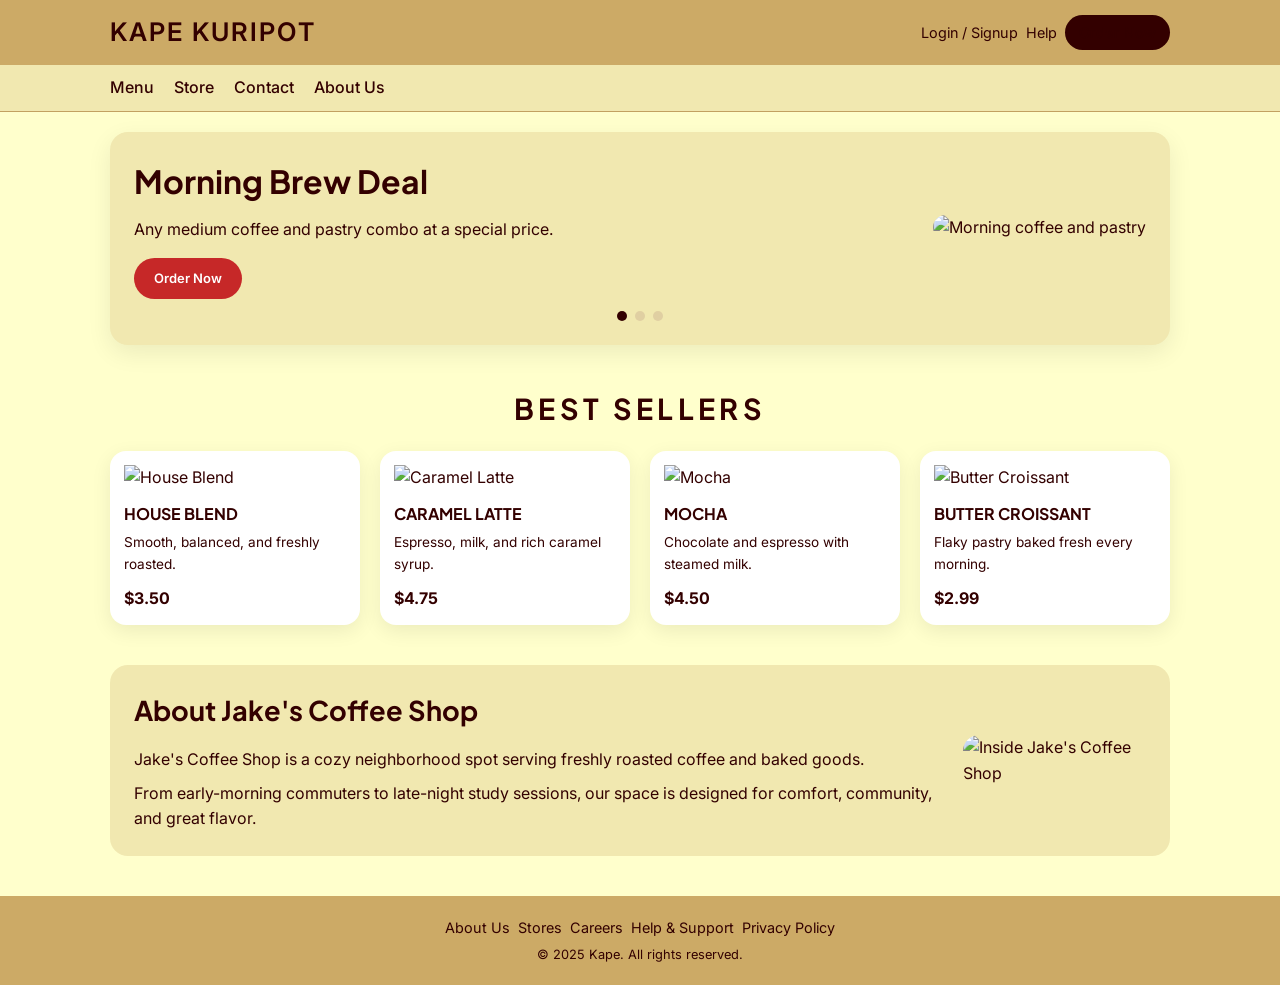
==== index.html @ 104eb825 "Initial commit" ====
<!DOCTYPE html>
<html lang="en">
<head>
    <meta charset="UTF-8">
    <meta name="viewport" content="width=device-width, initial-scale=1.0">
    <title>Kape Kuripot</title>
    <link rel="stylesheet" href="styles.css">
    <link rel="preconnect" href="https://fonts.googleapis.com">
    <link rel="preconnect" href="https://fonts.gstatic.com" crossorigin>
    <link href="https://fonts.googleapis.com/css2?family=Inter:wght@100..900&family=Plus+Jakarta+Sans:wght@200..800&display=swap" rel="stylesheet">

<body>
</head>
<body>
    <!-- HEADER -->
    <header class="site-header">
        <div class="top-bar">
            <div class="logo-area">
                <!-- Make logo clickable to go back to index -->
                <a href="index.html" class="logo-link">
                    <span class="logo-text">Kape Kuripot</span>
                </a>
            </div>
            <div class="top-links">
                <a href="login.html">Login / Signup</a>
                <a href="#">Help</a>
                <a href="#" class="btn-order">Order Now</a>
            </div>
        </div>

        <nav class="main-nav">
            <ul>
                <li><a href="menu.html">Menu</a></li>
                <li><a href="store.html">Store</a></li>
                <li><a href="contact.html">Contact</a></li>
                <li><a href="about.html">About Us</a></li>
            </ul>
        </nav>
    </header>

    <!-- MAIN CONTENT -->
    <main>
        <!-- CAROUSEL PROMO -->
        <section class="promo-carousel">
            <div class="carousel-track">
                <article class="promo-slide active">
                    <div class="promo-text">
                        <h2>Morning Brew Deal</h2>
                        <p>Any medium coffee and pastry combo at a special price.</p>
                        <a href="#" class="btn-primary">Order Now</a>
                    </div>
                    <div class="promo-image">
                        <img src="promo1.jpg" alt="Morning coffee and pastry">
                    </div>
                </article>

                <article class="promo-slide">
                    <div class="promo-text">
                        <h2>New Iced Lattes</h2>
                        <p>Cool caramel and vanilla lattes for hot days.</p>
                        <a href="#" class="btn-primary">Try Today</a>
                    </div>
                    <div class="promo-image">
                        <img src="promo2.jpg" alt="Iced latte drinks">
                    </div>
                </article>

                <article class="promo-slide">
                    <div class="promo-text">
                        <h2>Rewards Program</h2>
                        <p>Earn points for every cup and redeem for free drinks.</p>
                        <a href="#" class="btn-primary">Join Free</a>
                    </div>
                    <div class="promo-image">
                        <img src="promo3.jpg" alt="Rewards card">
                    </div>
                </article>
            </div>

            <div class="carousel-dots">
                <button class="dot active" data-index="0" title="Slide 1" aria-label="Go to slide 1"></button>
                <button class="dot" data-index="1" title="Slide 2" aria-label="Go to slide 2"></button>
                <button class="dot" data-index="2" title="Slide 3" aria-label="Go to slide 3"></button>
            </div>
        </section>

        <!-- BEST SELLER GRID -->
        <section class="best-sellers">
            <div class="section-header">
                <h2>Best Sellers</h2>
            </div>

            <div class="product-grid">
                <article class="product-card">
                    <img src="best1.jpg" alt="House Blend">
                    <h3>House Blend</h3>
                    <p>Smooth, balanced, and freshly roasted.</p>
                    <span class="price">$3.50</span>
                </article>

                <article class="product-card">
                    <img src="best2.jpg" alt="Caramel Latte">
                    <h3>Caramel Latte</h3>
                    <p>Espresso, milk, and rich caramel syrup.</p>
                    <span class="price">$4.75</span>
                </article>

                <article class="product-card">
                    <img src="best3.jpg" alt="Mocha">
                    <h3>Mocha</h3>
                    <p>Chocolate and espresso with steamed milk.</p>
                    <span class="price">$4.50</span>
                </article>

                <article class="product-card">
                    <img src="best4.jpg" alt="Butter Croissant">
                    <h3>Butter Croissant</h3>
                    <p>Flaky pastry baked fresh every morning.</p>
                    <span class="price">$2.99</span>
                </article>
            </div>
        </section>

        <!-- ABOUT SECTION -->
        <section class="about-section">
            <div class="about-inner">
                <div class="about-text">
                    <h2>About Jake's Coffee Shop</h2>
                    <p>Jake's Coffee Shop is a cozy neighborhood spot serving freshly roasted coffee and baked goods.</p>
                    <p>From early-morning commuters to late-night study sessions, our space is designed for comfort, community, and great flavor.</p>
                </div>
                <div class="about-image">
                    <img src="about.jpg" alt="Inside Jake's Coffee Shop">
                </div>
            </div>
        </section>
    </main>

    <!-- FOOTER -->
    <footer class="site-footer">
        <div class="footer-links">
            <a href="#">About Us</a>
            <a href="#">Stores</a>
            <a href="#">Careers</a>
            <a href="#">Help &amp; Support</a>
            <a href="#">Privacy Policy</a>
        </div>
        <p class="footer-copy">&copy; 2025 Kape. All rights reserved.</p>
    </footer>

    <script src="script.js"></script>
</body>
</html>
---- styles.css ----
/* GLOBAL */
* {
    margin: 0;
    padding: 0;
    box-sizing: border-box;
    font-family: "Inter", "Plus Jakarta Sans", sans-serif;
}

body {
    background-color: #ffffcc;
    color: #330000;
    line-height: 1.6;
}

/* HEADINGS */
h1, h2, h3, h4, h5, h6 {
    font-family: "Plus Jakarta Sans", sans-serif;
}

img {
    max-width: 100%;
    display: block;
}

/* LAYOUT WRAPPERS */
.site-header,
main,
.site-footer {
    width: 100%;
}

/* HEADER */
.site-header {
    background-color: #ccaa66;
    border-bottom: 1px solid rgba(0,0,0,0.05);
}

.top-bar {
    max-width: 1100px;
    margin: 0 auto;
    padding: 12px 20px;
    display: flex;
    justify-content: space-between;
    align-items: center;
    flex-wrap: wrap;
}

.logo-text {
    font-size: 1.6rem;
    font-weight: 600;
    letter-spacing: 0.08em;
    text-transform: uppercase;
}

.logo-link,
.top-links a {
    text-decoration: none;
    color: #330000;
}

.top-links {
    display: flex;
    align-items: center;
    gap: 8px;
    font-size: 0.9rem;
}

.btn-order {
    padding: 6px 14px;
    border-radius: 999px;
    background-color: #330000;
    color: #fff;
    font-weight: 600;
}

/* NAVIGATION */
.main-nav {
    background-color: #f1e8b0;
}

.main-nav ul {
    max-width: 1100px;
    margin: 0 auto;
    padding: 10px 20px;
    list-style: none;
    display: flex;
    gap: 20px;
}

.main-nav a {
    text-decoration: none;
    color: #330000;
    font-weight: 500;
    padding-bottom: 4px;
}

.main-nav a.active {
    border-bottom: 2px solid #330000;
}

/* MAIN WRAPPER */
main {
    max-width: 1100px;
    margin: 20px auto 40px;
    padding: 0 20px;
}

/* PROMO CAROUSEL */
.promo-carousel {
    background-color: #f1e8b0;
    border-radius: 18px;
    padding: 24px;
    margin-bottom: 40px;
    box-shadow: 0 8px 25px rgba(0,0,0,0.08);
}

.carousel-track {
    display: flex;
    overflow: hidden;
    position: relative;
}

.promo-slide {
    min-width: 100%;
    display: flex;
    align-items: center;
    justify-content: space-between;
    gap: 30px;
    opacity: 0;
    transform: translateX(100%);
    transition: opacity 0.5s ease, transform 0.5s ease;
}

.promo-slide.active {
    opacity: 1;
    transform: translateX(0);
}

.promo-text h2 {
    font-size: 2rem;
    margin-bottom: 10px;
}

.promo-text p {
    margin-bottom: 16px;
}

.btn-primary {
    display: inline-block;
    padding: 10px 22px;
    border-radius: 999px;
    background-color: #330000;
    color: #fff;
    text-decoration: none;
    font-weight: 600;
    font-size: 0.95rem;
}

.promo-image img {
    border-radius: 16px;
}

.carousel-dots {
    display: flex;
    justify-content: center;
    gap: 8px;
    margin-top: 12px;
}

.carousel-dots .dot {
    width: 10px;
    height: 10px;
    border-radius: 50%;
    border: none;
    background-color: #e0cfa2;
    cursor: pointer;
}

.carousel-dots .dot.active {
    background-color: #330000;
}

/* BEST SELLERS */
.best-sellers {
    margin-bottom: 40px;
}

.section-header h2 {
    text-align: center;
    font-size: 1.8rem;
    text-transform: uppercase;
    letter-spacing: 0.15em;
    margin-bottom: 20px;
}

.product-grid {
    display: grid;
    grid-template-columns: repeat(4, 1fr);
    gap: 20px;
}

.product-card {
    background-color: #fff;
    border-radius: 16px;
    padding: 14px;
    box-shadow: 0 6px 20px rgba(0,0,0,0.08);
}

.product-card h3 {
    margin-top: 10px;
    font-size: 1rem;
    text-transform: uppercase;
}

.product-card p {
    font-size: 0.85rem;
    margin: 6px 0 10px;
}

.price {
    font-weight: 700;
}

/* ABOUT SECTION */
.about-section {
    background-color: #f1e8b0;
    border-radius: 18px;
    padding: 24px;
}

.about-inner {
    display: flex;
    gap: 30px;
    align-items: center;
}

.about-text h2 {
    font-size: 1.7rem;
    margin-bottom: 14px;
}

.about-text p + p {
    margin-top: 8px;
}

.about-image img {
    border-radius: 16px;
}

/* MENU PAGE LAYOUT */
.menu-layout {
    display: flex;
    max-width: 1200px;
    margin: 40px auto;
    gap: 30px;
    padding: 0 20px;
}

/* LEFT CATEGORIES */
.menu-categories {
    width: 220px;
}

.menu-categories h3 {
    margin-bottom: 15px;
    font-size: 18px;
}

.menu-categories ul {
    list-style: none;
    padding: 0;
    margin: 0;
}

.menu-categories li {
    padding: 12px 10px;
    border-radius: 8px;
    cursor: pointer;
    margin-bottom: 6px;
    background: #f3f3f3;
    font-size: 14px;
    transition: background-color 0.3s, color 0.3s;
}

.menu-categories li.active,
.menu-categories li:hover {
    background: #c62828;
    color: #fff;
}

/* RIGHT PRODUCT GRID */
.menu-content {
    flex: 1;
}

.menu-grid {
    display: grid;
    grid-template-columns: repeat(auto-fill, minmax(230px, 1fr));
    gap: 20px;
}

/* PRODUCT CARD */
.menu-card {
    background: #fff;
    border-radius: 14px;
    box-shadow: 0 6px 12px rgba(0,0,0,0.1);
    padding: 14px;
    position: relative;
    display: flex;
    flex-direction: column;
    text-align: left;
}

.menu-card img {
    width: 100%;
    height: 160px;
    object-fit: cover;
    border-radius: 10px;
}

.menu-card h4 {
    margin: 12px 0 4px;
    font-size: 16px;
}

.menu-card p {
    font-size: 13px;
    color: #555;
}

.menu-card .price {
    margin-top: auto;
    font-weight: bold;
    color: #c62828;
    font-size: 15px;
}

/* ADD BUTTON */
.add-btn {
    position: absolute;
    bottom: 14px;
    right: 14px;
    width: 34px;
    height: 34px;
    border-radius: 50%;
    border: none;
    background: #c62828;
    color: #fff;
    font-size: 20px;
    cursor: pointer;
    transition: background-color 0.3s;
}

.add-btn:hover {
    background: #a61b1b;
}

/* STORES PAGE */
.store-nav {
    max-width: 1200px;
    margin: 30px auto;
    padding: 0 20px;
    display: flex;
    justify-content: space-between;
    align-items: center;
    flex-wrap: wrap;
}

.store-nav input {
    padding: 10px 14px;
    width: 260px;
    border-radius: 8px;
    border: 1px solid #ccc;
}

.store-wrapper {
    max-width: 1200px;
    margin: auto;
    padding: 0 20px;
    display: grid;
    grid-template-columns: repeat(auto-fit, minmax(350px, 1fr));
    gap: 25px;
}

.store-card {
    border: 1px solid #e4e4e4;
    border-radius: 16px;
    padding: 18px;
    background: #fff;
    box-shadow: 0 4px 10px rgba(0,0,0,0.05);
}

.store-card h3 {
    font-size: 16px;
    margin-bottom: 6px;
    font-weight: 700;
}

.status {
    font-size: 12px;
    font-weight: 600;
    padding: 4px 10px;
    border-radius: 20px;
    display: inline-block;
    margin-bottom: 6px;
}

.open {
    background: #e6f6ea;
    color: #1a7f37;
}

.closed {
    background: #fde8e8;
    color: #c62828;
}

.meta,
.addr {
    font-size: 13px;
    color: #777;
}

.addr {
    margin-bottom: 14px;
}

.store-actions {
    display: flex;
    gap: 10px;
}

.btn-outline,
.btn-primary {
    border-radius: 999px;
    font-size: 13px;
    cursor: pointer;
}

.btn-outline {
    padding: 10px 18px;
    border: 1px solid #ccc;
    background: #fff;
}

.btn-primary {
    padding: 10px 20px;
    border: none;
    background: #c62828;
    color: #fff;
}

/* BRAND SECTION */
.store-brand {
    max-width: 1200px;
    margin: 80px auto;
    padding: 0 20px;
    display: grid;
    grid-template-columns: 1fr 1fr;
    gap: 40px;
    align-items: center;
}

.brand-box {
    height: 320px;
    background: linear-gradient(135deg, #c62828, #ff7043);
    border-radius: 20px;
}

.brand-text h2 {
    font-size: 28px;
    margin-bottom: 14px;
}

/* FOOTER */
.site-footer {
    background-color: #ccaa66;
    padding: 20px;
    text-align: center;
}

.footer-links {
    display: flex;
    justify-content: center;
    flex-wrap: wrap;
    gap: 8px;
    margin-bottom: 6px;
    font-size: 0.9rem;
}

.footer-links a {
    text-decoration: none;
    color: #330000;
}

.footer-copy {
    font-size: 0.8rem;
}

/* AUTH */
.auth-body {
    min-height: 100vh;
    background: linear-gradient(135deg, #c62828, #ff7043);
    display: flex;
    justify-content: center;
    align-items: center;
}

.auth-container {
    width: 900px;
    max-width: 95%;
    min-height: 480px;
    background: #fff;
    display: grid;
    grid-template-columns: 1fr 1fr;
    border-radius: 20px;
    overflow: hidden;
    box-shadow: 0 20px 50px rgba(0,0,0,0.2);
}

.auth-left {
    background: linear-gradient(135deg, #c62828, #ff7043);
    color: #fff;
    display: flex;
    flex-direction: column;
    justify-content: center;
    padding: 50px;
}

.auth-left h2 {
    font-size: 36px;
    margin-bottom: 10px;
}

.auth-left p {
    font-size: 16px;
    opacity: 0.9;
}

.auth-right {
    padding: 50px 40px;
    display: flex;
    flex-direction: column;
    justify-content: center;
}

.auth-tabs {
    display: flex;
    gap: 10px;
    margin-bottom: 20px;
}

.tab-btn {
    flex: 1;
    padding: 10px;
    border-radius: 999px;
    border: 1px solid #c62828;
    background: #fff;
    color: #c62828;
    cursor: pointer;
    font-weight: 600;
    transition: background-color 0.3s, color 0.3s;
}

.tab-btn.active {
    background: #c62828;
    color: #fff;
}

.auth-form {
    display: flex;
    flex-direction: column;
    gap: 14px;
}

.auth-form h3 {
    margin-bottom: 10px;
}

.auth-form input {
    padding: 12px 14px;
    border-radius: 10px;
    border: 1px solid #ccc;
    font-size: 14px;
}

.auth-btn {
    margin-top: 10px;
    padding: 12px;
    border-radius: 999px;
    border: none;
    background: #c62828;
    color: #fff;
    font-size: 15px;
    cursor: pointer;
    transition: background-color 0.3s;
}

.auth-btn:hover {
    background: #a61b1b;
}

.auth-note {
    font-size: 13px;
    color: #777;
    text-align: center;
    margin-top: 8px;
    cursor: pointer;
}

.hidden {
    display: none;
}

.password-box {
    position: relative;
    width: 100%;
}

.password-box input {
    width: 100%;
    padding-right: 40px;
}

.toggle-pass {
    position: absolute;
    right: 14px;
    top: 50%;
    transform: translateY(-50%);
    cursor: pointer;
    font-size: 22px;
    color: #777;
    -webkit-user-select: none;
    user-select: none;
    transition: color 0.3s;
}

.toggle-pass:hover {
    color: #c62828;
}

/* RESPONSIVE */
@media (max-width: 900px) {
    .product-grid {
        grid-template-columns: repeat(2, 1fr);
    }
    .promo-slide {
        flex-direction: column;
        text-align: center;
    }
    .about-inner {
        flex-direction: column;
    }
}

@media (max-width: 768px) {
    .auth-container {
        grid-template-columns: 1fr;
    }
    .auth-left {
        display: none;
    }
    .store-brand {
        grid-template-columns: 1fr;
    }
    .store-nav {
        flex-direction: column;
        gap: 15px;
    }
    .store-nav input {
        width: 100%;
    }
    .top-bar {
        flex-direction: column;
        align-items: flex-start;
        gap: 6px;
    }
}

@media (max-width: 600px) {
    .product-grid {
        grid-template-columns: 1fr;
    }
}


/* ================= CONTACT & ABOUT PAGES ================= */

.contact-section,
.about-page {
    max-width: 1100px;
    margin: 60px auto;
    padding: 0 20px;
}

.contact-container {
    display: grid;
    grid-template-columns: 1fr 1fr;
    gap: 40px;
}

.contact-info h2,
.about-container h2 {
    font-size: 32px;
    margin-bottom: 12px;
}

.contact-form-box {
    background: white;
    padding: 30px;
    border-radius: 16px;
    box-shadow: 0 6px 20px rgba(0,0,0,0.1);
}

.contact-form-box input,
.contact-form-box textarea {
    width: 100%;
    padding: 12px;
    margin-bottom: 12px;
    border-radius: 8px;
    border: 1px solid #ccc;
}

.contact-form-box textarea {
    height: 120px;
    resize: none;
}

.about-container {
    max-width: 800px;
    margin: auto;
}

.about-text h3 {
    margin-top: 20px;
    color: #c62828;
}

/* MOBILE */
@media (max-width: 768px) {
    .contact-container {
        grid-template-columns: 1fr;
    }
}

/* ================= CUSTOM SCROLLBAR ================= */

/* Chrome, Edge, Safari */
::-webkit-scrollbar {
    width: 10px;
}

::-webkit-scrollbar-track {
    background: #f1f1f1;
    border-radius: 10px;
}

::-webkit-scrollbar-thumb {
    background: #c62828; /* Kape Kuripot red */
    border-radius: 10px;
}

::-webkit-scrollbar-thumb:hover {
    background: #a61b1b;
}

/* Firefox */
* {
    scrollbar-width: thin;
    scrollbar-color: #c62828 #f1f1f1;
}
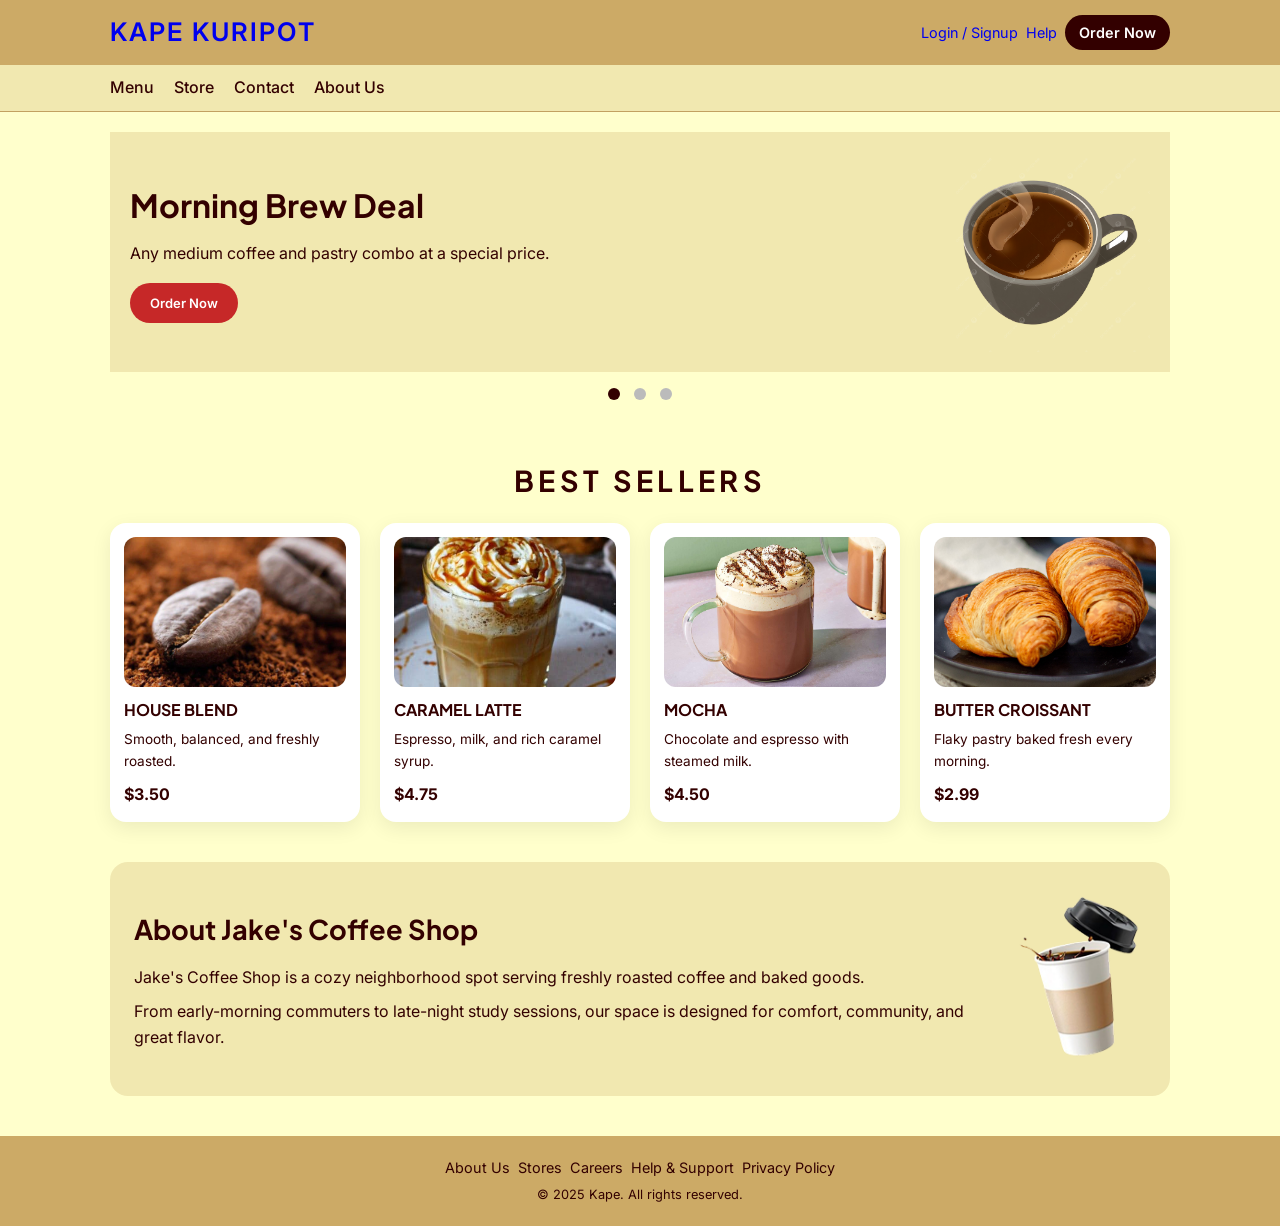
==== commit c209d264: "wala lang" ====
--- a/index.html
+++ b/index.html
@@ -24,7 +24,7 @@
             <div class="top-links">
                 <a href="login.html">Login / Signup</a>
                 <a href="#">Help</a>
-                <a href="#" class="btn-order">Order Now</a>
+                <a href="#" class="btn-order-now">Order Now</a>
             </div>
         </div>
 
@@ -50,7 +50,7 @@
                         <a href="#" class="btn-primary">Order Now</a>
                     </div>
                     <div class="promo-image">
-                        <img src="promo1.jpg" alt="Morning coffee and pastry">
+                        <img src="image/morning-brew.png" alt="Morning coffee and pastry">
                     </div>
                 </article>
 
@@ -61,7 +61,7 @@
                         <a href="#" class="btn-primary">Try Today</a>
                     </div>
                     <div class="promo-image">
-                        <img src="promo2.jpg" alt="Iced latte drinks">
+                        <img src="image/iced-latte.png" alt="Iced latte drinks">
                     </div>
                 </article>
 
@@ -72,9 +72,11 @@
                         <a href="#" class="btn-primary">Join Free</a>
                     </div>
                     <div class="promo-image">
-                        <img src="promo3.jpg" alt="Rewards card">
+                        <img src="image/rewards-card.png" alt="Rewards card">
                     </div>
                 </article>
+
+                
             </div>
 
             <div class="carousel-dots">
@@ -92,28 +94,28 @@
 
             <div class="product-grid">
                 <article class="product-card">
-                    <img src="best1.jpg" alt="House Blend">
+                    <img src="image/house-blend-coffee.webp" alt="House Blend">
                     <h3>House Blend</h3>
                     <p>Smooth, balanced, and freshly roasted.</p>
                     <span class="price">$3.50</span>
                 </article>
 
                 <article class="product-card">
-                    <img src="best2.jpg" alt="Caramel Latte">
+                    <img src="image/caramel-latte.jpg" alt="Caramel Latte">
                     <h3>Caramel Latte</h3>
                     <p>Espresso, milk, and rich caramel syrup.</p>
                     <span class="price">$4.75</span>
                 </article>
 
                 <article class="product-card">
-                    <img src="best3.jpg" alt="Mocha">
+                    <img src="image/mocha.jpg" alt="Mocha">
                     <h3>Mocha</h3>
                     <p>Chocolate and espresso with steamed milk.</p>
                     <span class="price">$4.50</span>
                 </article>
 
                 <article class="product-card">
-                    <img src="best4.jpg" alt="Butter Croissant">
+                    <img src="image/Butter-Croissant.jpg" alt="Butter Croissant">
                     <h3>Butter Croissant</h3>
                     <p>Flaky pastry baked fresh every morning.</p>
                     <span class="price">$2.99</span>
@@ -130,7 +132,7 @@
                     <p>From early-morning commuters to late-night study sessions, our space is designed for comfort, community, and great flavor.</p>
                 </div>
                 <div class="about-image">
-                    <img src="about.jpg" alt="Inside Jake's Coffee Shop">
+                    <img src="image/coffee.png" alt="Inside Jake's Coffee Shop">
                 </div>
             </div>
         </section>
--- a/styles.css
+++ b/styles.css
@@ -1,771 +1,798 @@
 /* GLOBAL */
 * {
-    margin: 0;
-    padding: 0;
-    box-sizing: border-box;
-    font-family: "Inter", "Plus Jakarta Sans", sans-serif;
+  margin: 0;
+  padding: 0;
+  box-sizing: border-box;
+  font-family: "Inter", "Plus Jakarta Sans", sans-serif;
 }
 
 body {
-    background-color: #ffffcc;
-    color: #330000;
-    line-height: 1.6;
+  background-color: #ffffcc;
+  color: #330000;
+  line-height: 1.6;
 }
 
 /* HEADINGS */
-h1, h2, h3, h4, h5, h6 {
-    font-family: "Plus Jakarta Sans", sans-serif;
+h1,
+h2,
+h3,
+h4,
+h5,
+h6 {
+  font-family: "Plus Jakarta Sans", sans-serif;
 }
 
 img {
-    max-width: 100%;
-    display: block;
+  max-width: 100%;
+  display: block;
 }
 
 /* LAYOUT WRAPPERS */
 .site-header,
 main,
 .site-footer {
-    width: 100%;
+  width: 100%;
 }
 
 /* HEADER */
 .site-header {
-    background-color: #ccaa66;
-    border-bottom: 1px solid rgba(0,0,0,0.05);
+  background-color: #ccaa66;
+  border-bottom: 1px solid rgba(0, 0, 0, 0.05);
 }
 
 .top-bar {
-    max-width: 1100px;
-    margin: 0 auto;
-    padding: 12px 20px;
-    display: flex;
-    justify-content: space-between;
-    align-items: center;
-    flex-wrap: wrap;
+  max-width: 1100px;
+  margin: 0 auto;
+  padding: 12px 20px;
+  display: flex;
+  justify-content: space-between;
+  align-items: center;
+  flex-wrap: wrap;
 }
 
 .logo-text {
-    font-size: 1.6rem;
-    font-weight: 600;
-    letter-spacing: 0.08em;
-    text-transform: uppercase;
+  font-size: 1.6rem;
+  font-weight: 600;
+  letter-spacing: 0.08em;
+  text-transform: uppercase;
 }
 
 .logo-link,
 .top-links a {
-    text-decoration: none;
-    color: #330000;
+  text-decoration: none;
 }
 
 .top-links {
-    display: flex;
-    align-items: center;
-    gap: 8px;
-    font-size: 0.9rem;
-}
-
-.btn-order {
-    padding: 6px 14px;
-    border-radius: 999px;
-    background-color: #330000;
-    color: #fff;
-    font-weight: 600;
+  display: flex;
+  align-items: center;
+  gap: 8px;
+  font-size: 0.9rem;
+}
+
+.btn-order-now {
+  padding: 6px 14px;
+  border-radius: 999px;
+  background-color: #330000;
+  color: #fff;
+  font-weight: 600;
 }
 
 /* NAVIGATION */
 .main-nav {
-    background-color: #f1e8b0;
+  background-color: #f1e8b0;
 }
 
 .main-nav ul {
-    max-width: 1100px;
-    margin: 0 auto;
-    padding: 10px 20px;
-    list-style: none;
-    display: flex;
-    gap: 20px;
+  max-width: 1100px;
+  margin: 0 auto;
+  padding: 10px 20px;
+  list-style: none;
+  display: flex;
+  gap: 20px;
 }
 
 .main-nav a {
-    text-decoration: none;
-    color: #330000;
-    font-weight: 500;
-    padding-bottom: 4px;
+  text-decoration: none;
+  color: #330000;
+  font-weight: 500;
+  padding-bottom: 4px;
 }
 
 .main-nav a.active {
-    border-bottom: 2px solid #330000;
+  border-bottom: 2px solid #330000;
 }
 
 /* MAIN WRAPPER */
 main {
-    max-width: 1100px;
-    margin: 20px auto 40px;
-    padding: 0 20px;
+  max-width: 1100px;
+  margin: 20px auto 40px;
+  padding: 0 20px;
 }
 
 /* PROMO CAROUSEL */
 .promo-carousel {
-    background-color: #f1e8b0;
-    border-radius: 18px;
-    padding: 24px;
-    margin-bottom: 40px;
-    box-shadow: 0 8px 25px rgba(0,0,0,0.08);
+  position: relative;
+  overflow: hidden; /* Hides the slides that aren't active */
+  width: 100%;
+  max-width: 1100px;
+  margin: 0 auto 40px;
 }
 
 .carousel-track {
-    display: flex;
-    overflow: hidden;
-    position: relative;
+  display: flex;
+  transition: transform 0.5s ease-in-out; /* Smooth sliding effect */
 }
 
 .promo-slide {
-    min-width: 100%;
-    display: flex;
-    align-items: center;
-    justify-content: space-between;
-    gap: 30px;
-    opacity: 0;
-    transform: translateX(100%);
-    transition: opacity 0.5s ease, transform 0.5s ease;
+  min-width: 100%; /* Each slide takes up the full container width */
+  display: flex;
+  align-items: center;
+  justify-content: space-between;
+  gap: 30px;
+  opacity: 0;
+  background: #f1e8b0; /* Matching Jake's color scheme [cite: 70] */
+  transform: translateX(100%);
+  transition:
+    opacity 0.5s ease,
+    transform 0.5s ease;
+  padding: 20px;
 }
 
 .promo-slide.active {
-    opacity: 1;
-    transform: translateX(0);
+  opacity: 1;
+  transform: translateX(0);
 }
 
 .promo-text h2 {
-    font-size: 2rem;
-    margin-bottom: 10px;
+  font-size: 2rem;
+  margin-bottom: 10px;
 }
 
 .promo-text p {
-    margin-bottom: 16px;
+  margin-bottom: 16px;
 }
 
 .btn-primary {
-    display: inline-block;
-    padding: 10px 22px;
-    border-radius: 999px;
-    background-color: #330000;
-    color: #fff;
-    text-decoration: none;
-    font-weight: 600;
-    font-size: 0.95rem;
+  display: inline-block;
+  padding: 10px 22px;
+  border-radius: 999px;
+  background-color: #330000;
+  color: #fff;
+  text-decoration: none;
+  font-weight: 600;
+  font-size: 0.95rem;
 }
 
 .promo-image img {
-    border-radius: 16px;
+  border-radius: 16px;
+  max-width: 200px;
 }
 
 .carousel-dots {
-    display: flex;
-    justify-content: center;
-    gap: 8px;
-    margin-top: 12px;
-}
-
-.carousel-dots .dot {
-    width: 10px;
-    height: 10px;
-    border-radius: 50%;
-    border: none;
-    background-color: #e0cfa2;
-    cursor: pointer;
-}
-
-.carousel-dots .dot.active {
-    background-color: #330000;
+  text-align: center;
+  padding: 10px;
+}
+
+.dot {
+  height: 12px;
+  width: 12px;
+  margin: 0 5px;
+  background-color: #bbb;
+  border-radius: 50%;
+  display: inline-block;
+  cursor: pointer;
+  border: none;
+}
+
+.dot.active {
+  background-color: #330000; /* Matching Jake's text color [cite: 60] */
 }
 
 /* BEST SELLERS */
 .best-sellers {
-    margin-bottom: 40px;
+  margin-bottom: 40px;
 }
 
 .section-header h2 {
-    text-align: center;
-    font-size: 1.8rem;
-    text-transform: uppercase;
-    letter-spacing: 0.15em;
-    margin-bottom: 20px;
+  text-align: center;
+  font-size: 1.8rem;
+  text-transform: uppercase;
+  letter-spacing: 0.15em;
+  margin-bottom: 20px;
 }
 
 .product-grid {
-    display: grid;
-    grid-template-columns: repeat(4, 1fr);
-    gap: 20px;
+  display: grid;
+  grid-template-columns: repeat(4, 1fr);
+  gap: 20px;
 }
 
 .product-card {
-    background-color: #fff;
-    border-radius: 16px;
-    padding: 14px;
-    box-shadow: 0 6px 20px rgba(0,0,0,0.08);
+  background-color: #fff;
+  border-radius: 16px;
+  padding: 14px;
+  box-shadow: 0 6px 20px rgba(0, 0, 0, 0.08);
+}
+
+.product-card img {
+  border-radius: 12px;
+  height: 150px;
+  width: 100%;
+  object-fit: cover;
 }
 
 .product-card h3 {
-    margin-top: 10px;
-    font-size: 1rem;
-    text-transform: uppercase;
+  margin-top: 10px;
+  font-size: 1rem;
+  text-transform: uppercase;
 }
 
 .product-card p {
-    font-size: 0.85rem;
-    margin: 6px 0 10px;
+  font-size: 0.85rem;
+  margin: 6px 0 10px;
 }
 
 .price {
-    font-weight: 700;
+  font-weight: 700;
 }
 
 /* ABOUT SECTION */
 .about-section {
-    background-color: #f1e8b0;
-    border-radius: 18px;
-    padding: 24px;
+  background-color: #f1e8b0;
+  border-radius: 18px;
+  padding: 24px;
 }
 
 .about-inner {
-    display: flex;
-    gap: 30px;
-    align-items: center;
+  display: flex;
+  gap: 30px;
+  align-items: center;
 }
 
 .about-text h2 {
-    font-size: 1.7rem;
-    margin-bottom: 14px;
+  font-size: 1.7rem;
+  margin-bottom: 14px;
 }
 
 .about-text p + p {
-    margin-top: 8px;
+  margin-top: 8px;
 }
 
 .about-image img {
-    border-radius: 16px;
+  border-radius: 16px;
 }
 
 /* MENU PAGE LAYOUT */
 .menu-layout {
-    display: flex;
-    max-width: 1200px;
-    margin: 40px auto;
-    gap: 30px;
-    padding: 0 20px;
+  display: flex;
+  max-width: 1200px;
+  margin: 40px auto;
+  gap: 30px;
+  padding: 0 20px;
 }
 
 /* LEFT CATEGORIES */
 .menu-categories {
-    width: 220px;
+  width: 220px;
 }
 
 .menu-categories h3 {
-    margin-bottom: 15px;
-    font-size: 18px;
+  margin-bottom: 15px;
+  font-size: 18px;
 }
 
 .menu-categories ul {
-    list-style: none;
-    padding: 0;
-    margin: 0;
+  list-style: none;
+  padding: 0;
+  margin: 0;
 }
 
 .menu-categories li {
-    padding: 12px 10px;
-    border-radius: 8px;
-    cursor: pointer;
-    margin-bottom: 6px;
-    background: #f3f3f3;
-    font-size: 14px;
-    transition: background-color 0.3s, color 0.3s;
-}
-
-.menu-categories li.active,
+  padding: 12px 10px;
+  border-radius: 8px;
+  margin-bottom: 6px;
+  background: #f3f3f3;
+  font-size: 14px;
+  cursor: pointer;
+  transition: all 0.3s ease;
+  padding: 10px;
+}
+
 .menu-categories li:hover {
-    background: #c62828;
-    color: #fff;
+  background-color: #f1e8b0;
+}
+
+.menu-categories li.active {
+  background-color: #ccaa66;
+  color: white;
+  font-weight: bold;
 }
 
 /* RIGHT PRODUCT GRID */
 .menu-content {
-    flex: 1;
+  flex: 1;
 }
 
 .menu-grid {
-    display: grid;
-    grid-template-columns: repeat(auto-fill, minmax(230px, 1fr));
-    gap: 20px;
+  display: grid;
+  grid-template-columns: repeat(auto-fill, minmax(230px, 1fr));
+  gap: 20px;
 }
 
 /* PRODUCT CARD */
 .menu-card {
-    background: #fff;
-    border-radius: 14px;
-    box-shadow: 0 6px 12px rgba(0,0,0,0.1);
-    padding: 14px;
-    position: relative;
-    display: flex;
-    flex-direction: column;
-    text-align: left;
+  background: #fff;
+  border-radius: 14px;
+  box-shadow: 0 6px 12px rgba(0, 0, 0, 0.1);
+  padding: 14px;
+  position: relative;
+  display: flex;
+  flex-direction: column;
+  text-align: left;
+  transition: transform 0.2s;
 }
 
 .menu-card img {
-    width: 100%;
-    height: 160px;
-    object-fit: cover;
-    border-radius: 10px;
+  width: 100%;
+  height: 160px;
+  object-fit: cover;
+  border-radius: 10px;
 }
 
 .menu-card h4 {
-    margin: 12px 0 4px;
-    font-size: 16px;
+  margin: 12px 0 4px;
+  font-size: 16px;
 }
 
 .menu-card p {
-    font-size: 13px;
-    color: #555;
+  font-size: 13px;
+  color: #555;
 }
 
 .menu-card .price {
-    margin-top: auto;
-    font-weight: bold;
-    color: #c62828;
-    font-size: 15px;
+  margin-top: auto;
+  font-weight: bold;
+  color: #330000;
+  font-size: 15px;
+}
+
+.menu-card:hover {
+  transform: translateY(-5px);
+  box-shadow: 0 4px 15px rgba(0, 0, 0, 0.1);
 }
 
 /* ADD BUTTON */
 .add-btn {
-    position: absolute;
-    bottom: 14px;
-    right: 14px;
-    width: 34px;
-    height: 34px;
-    border-radius: 50%;
-    border: none;
-    background: #c62828;
-    color: #fff;
-    font-size: 20px;
-    cursor: pointer;
-    transition: background-color 0.3s;
-}
-
-.add-btn:hover {
-    background: #a61b1b;
+  position: absolute;
+  bottom: 14px;
+  right: 14px;
+  width: 34px;
+  height: 34px;
+  border-radius: 50%;
+  border: none;
+  background: #330000;
+  color: #fff;
+  font-size: 20px;
+  cursor: pointer;
+  transition: background-color 0.3s;
+}
+
+.add-btn:active {
+  transform: scale(0.9);
 }
 
 /* STORES PAGE */
 .store-nav {
-    max-width: 1200px;
-    margin: 30px auto;
-    padding: 0 20px;
-    display: flex;
-    justify-content: space-between;
-    align-items: center;
-    flex-wrap: wrap;
+  max-width: 1200px;
+  margin: 30px auto;
+  padding: 0 20px;
+  display: flex;
+  justify-content: space-between;
+  align-items: center;
+  flex-wrap: wrap;
 }
 
 .store-nav input {
-    padding: 10px 14px;
-    width: 260px;
-    border-radius: 8px;
-    border: 1px solid #ccc;
+  padding: 10px 14px;
+  width: 260px;
+  border-radius: 8px;
+  border: 1px solid #ccc;
 }
 
 .store-wrapper {
-    max-width: 1200px;
-    margin: auto;
-    padding: 0 20px;
-    display: grid;
-    grid-template-columns: repeat(auto-fit, minmax(350px, 1fr));
-    gap: 25px;
+  max-width: 1200px;
+  margin: auto;
+  padding: 0 20px;
+  display: grid;
+  grid-template-columns: repeat(auto-fit, minmax(350px, 1fr));
+  gap: 25px;
 }
 
 .store-card {
-    border: 1px solid #e4e4e4;
-    border-radius: 16px;
-    padding: 18px;
-    background: #fff;
-    box-shadow: 0 4px 10px rgba(0,0,0,0.05);
+  border: 1px solid #e4e4e4;
+  border-radius: 16px;
+  padding: 18px;
+  background: #fff;
+  box-shadow: 0 4px 10px rgba(0, 0, 0, 0.05);
 }
 
 .store-card h3 {
-    font-size: 16px;
-    margin-bottom: 6px;
-    font-weight: 700;
+  font-size: 16px;
+  margin-bottom: 6px;
+  font-weight: 700;
 }
 
 .status {
-    font-size: 12px;
-    font-weight: 600;
-    padding: 4px 10px;
-    border-radius: 20px;
-    display: inline-block;
-    margin-bottom: 6px;
+  font-size: 12px;
+  font-weight: 600;
+  padding: 4px 10px;
+  border-radius: 20px;
+  display: inline-block;
+  margin-bottom: 6px;
 }
 
 .open {
-    background: #e6f6ea;
-    color: #1a7f37;
+  background: #e6f6ea;
+  color: #1a7f37;
 }
 
 .closed {
-    background: #fde8e8;
-    color: #c62828;
+  background: #fde8e8;
+  color: #c62828;
 }
 
 .meta,
 .addr {
-    font-size: 13px;
-    color: #777;
+  font-size: 13px;
+  color: #777;
 }
 
 .addr {
-    margin-bottom: 14px;
+  margin-bottom: 14px;
 }
 
 .store-actions {
-    display: flex;
-    gap: 10px;
+  display: flex;
+  gap: 10px;
 }
 
 .btn-outline,
 .btn-primary {
-    border-radius: 999px;
-    font-size: 13px;
-    cursor: pointer;
+  border-radius: 999px;
+  font-size: 13px;
+  cursor: pointer;
 }
 
 .btn-outline {
-    padding: 10px 18px;
-    border: 1px solid #ccc;
-    background: #fff;
+  padding: 10px 18px;
+  border: 1px solid #ccc;
+  background: #fff;
 }
 
 .btn-primary {
-    padding: 10px 20px;
-    border: none;
-    background: #c62828;
-    color: #fff;
+  padding: 10px 20px;
+  border: none;
+  background: #c62828;
+  color: #fff;
 }
 
 /* BRAND SECTION */
 .store-brand {
-    max-width: 1200px;
-    margin: 80px auto;
-    padding: 0 20px;
-    display: grid;
-    grid-template-columns: 1fr 1fr;
-    gap: 40px;
-    align-items: center;
+  max-width: 1200px;
+  margin: 80px auto;
+  padding: 0 20px;
+  display: grid;
+  grid-template-columns: 1fr 1fr;
+  gap: 40px;
+  align-items: center;
 }
 
 .brand-box {
-    height: 320px;
-    background: linear-gradient(135deg, #c62828, #ff7043);
-    border-radius: 20px;
+  height: 320px;
+  background: linear-gradient(135deg, #c62828, #ff7043);
+  border-radius: 20px;
 }
 
 .brand-text h2 {
-    font-size: 28px;
-    margin-bottom: 14px;
+  font-size: 28px;
+  margin-bottom: 14px;
 }
 
 /* FOOTER */
 .site-footer {
-    background-color: #ccaa66;
-    padding: 20px;
-    text-align: center;
+  background-color: #ccaa66;
+  padding: 20px;
+  text-align: center;
 }
 
 .footer-links {
-    display: flex;
-    justify-content: center;
-    flex-wrap: wrap;
-    gap: 8px;
-    margin-bottom: 6px;
-    font-size: 0.9rem;
+  display: flex;
+  justify-content: center;
+  flex-wrap: wrap;
+  gap: 8px;
+  margin-bottom: 6px;
+  font-size: 0.9rem;
 }
 
 .footer-links a {
-    text-decoration: none;
-    color: #330000;
+  text-decoration: none;
+  color: #330000;
 }
 
 .footer-copy {
-    font-size: 0.8rem;
+  font-size: 0.8rem;
 }
 
 /* AUTH */
 .auth-body {
-    min-height: 100vh;
-    background: linear-gradient(135deg, #c62828, #ff7043);
-    display: flex;
-    justify-content: center;
-    align-items: center;
+  min-height: 100vh;
+  background: linear-gradient(135deg, #c62828, #ff7043);
+  display: flex;
+  justify-content: center;
+  align-items: center;
 }
 
 .auth-container {
-    width: 900px;
-    max-width: 95%;
-    min-height: 480px;
-    background: #fff;
-    display: grid;
-    grid-template-columns: 1fr 1fr;
-    border-radius: 20px;
-    overflow: hidden;
-    box-shadow: 0 20px 50px rgba(0,0,0,0.2);
+  width: 900px;
+  max-width: 95%;
+  min-height: 480px;
+  background: #fff;
+  display: grid;
+  grid-template-columns: 1fr 1fr;
+  border-radius: 20px;
+  overflow: hidden;
+  box-shadow: 0 20px 50px rgba(0, 0, 0, 0.2);
 }
 
 .auth-left {
-    background: linear-gradient(135deg, #c62828, #ff7043);
-    color: #fff;
-    display: flex;
-    flex-direction: column;
-    justify-content: center;
-    padding: 50px;
+  background: linear-gradient(135deg, #c62828, #ff7043);
+  color: #fff;
+  display: flex;
+  flex-direction: column;
+  justify-content: center;
+  padding: 50px;
 }
 
 .auth-left h2 {
-    font-size: 36px;
-    margin-bottom: 10px;
+  font-size: 36px;
+  margin-bottom: 10px;
 }
 
 .auth-left p {
-    font-size: 16px;
-    opacity: 0.9;
+  font-size: 16px;
+  opacity: 0.9;
 }
 
 .auth-right {
-    padding: 50px 40px;
-    display: flex;
-    flex-direction: column;
-    justify-content: center;
+  padding: 50px 40px;
+  display: flex;
+  flex-direction: column;
+  justify-content: center;
 }
 
 .auth-tabs {
-    display: flex;
-    gap: 10px;
-    margin-bottom: 20px;
+  display: flex;
+  gap: 10px;
+  margin-bottom: 20px;
 }
 
 .tab-btn {
-    flex: 1;
-    padding: 10px;
-    border-radius: 999px;
-    border: 1px solid #c62828;
-    background: #fff;
-    color: #c62828;
-    cursor: pointer;
-    font-weight: 600;
-    transition: background-color 0.3s, color 0.3s;
+  flex: 1;
+  padding: 10px;
+  border-radius: 999px;
+  border: 1px solid #c62828;
+  background: #fff;
+  color: #c62828;
+  cursor: pointer;
+  font-weight: 600;
+  transition:
+    background-color 0.3s,
+    color 0.3s;
 }
 
 .tab-btn.active {
-    background: #c62828;
-    color: #fff;
+  background: #c62828;
+  color: #fff;
 }
 
 .auth-form {
-    display: flex;
-    flex-direction: column;
-    gap: 14px;
+  display: flex;
+  flex-direction: column;
+  gap: 14px;
 }
 
 .auth-form h3 {
-    margin-bottom: 10px;
+  margin-bottom: 10px;
 }
 
 .auth-form input {
-    padding: 12px 14px;
-    border-radius: 10px;
-    border: 1px solid #ccc;
-    font-size: 14px;
+  padding: 12px 14px;
+  border-radius: 10px;
+  border: 1px solid #ccc;
+  font-size: 14px;
 }
 
 .auth-btn {
-    margin-top: 10px;
-    padding: 12px;
-    border-radius: 999px;
-    border: none;
-    background: #c62828;
-    color: #fff;
-    font-size: 15px;
-    cursor: pointer;
-    transition: background-color 0.3s;
+  margin-top: 10px;
+  padding: 12px;
+  border-radius: 999px;
+  border: none;
+  background: #c62828;
+  color: #fff;
+  font-size: 15px;
+  cursor: pointer;
+  transition: background-color 0.3s;
 }
 
 .auth-btn:hover {
-    background: #a61b1b;
+  background: #a61b1b;
 }
 
 .auth-note {
-    font-size: 13px;
-    color: #777;
-    text-align: center;
-    margin-top: 8px;
-    cursor: pointer;
+  font-size: 13px;
+  color: #777;
+  text-align: center;
+  margin-top: 8px;
+  cursor: pointer;
 }
 
 .hidden {
-    display: none;
+  display: none;
 }
 
 .password-box {
-    position: relative;
-    width: 100%;
+  position: relative;
+  width: 100%;
 }
 
 .password-box input {
-    width: 100%;
-    padding-right: 40px;
+  width: 100%;
+  padding-right: 40px;
 }
 
 .toggle-pass {
-    position: absolute;
-    right: 14px;
-    top: 50%;
-    transform: translateY(-50%);
-    cursor: pointer;
-    font-size: 22px;
-    color: #777;
-    -webkit-user-select: none;
-    user-select: none;
-    transition: color 0.3s;
+  position: absolute;
+  right: 14px;
+  top: 50%;
+  transform: translateY(-50%);
+  cursor: pointer;
+  font-size: 22px;
+  color: #777;
+  -webkit-user-select: none;
+  user-select: none;
+  transition: color 0.3s;
 }
 
 .toggle-pass:hover {
-    color: #c62828;
+  color: #c62828;
 }
 
 /* RESPONSIVE */
 @media (max-width: 900px) {
-    .product-grid {
-        grid-template-columns: repeat(2, 1fr);
-    }
-    .promo-slide {
-        flex-direction: column;
-        text-align: center;
-    }
-    .about-inner {
-        flex-direction: column;
-    }
+  .product-grid {
+    grid-template-columns: repeat(2, 1fr);
+  }
+  .promo-slide {
+    flex-direction: column;
+    text-align: center;
+  }
+  .about-inner {
+    flex-direction: column;
+  }
 }
 
 @media (max-width: 768px) {
-    .auth-container {
-        grid-template-columns: 1fr;
-    }
-    .auth-left {
-        display: none;
-    }
-    .store-brand {
-        grid-template-columns: 1fr;
-    }
-    .store-nav {
-        flex-direction: column;
-        gap: 15px;
-    }
-    .store-nav input {
-        width: 100%;
-    }
-    .top-bar {
-        flex-direction: column;
-        align-items: flex-start;
-        gap: 6px;
-    }
+  .auth-container {
+    grid-template-columns: 1fr;
+  }
+  .auth-left {
+    display: none;
+  }
+  .store-brand {
+    grid-template-columns: 1fr;
+  }
+  .store-nav {
+    flex-direction: column;
+    gap: 15px;
+  }
+  .store-nav input {
+    width: 100%;
+  }
+  .top-bar {
+    flex-direction: column;
+    align-items: flex-start;
+    gap: 6px;
+  }
 }
 
 @media (max-width: 600px) {
-    .product-grid {
-        grid-template-columns: 1fr;
-    }
-}
-
+  .product-grid {
+    grid-template-columns: 1fr;
+  }
+}
 
 /* ================= CONTACT & ABOUT PAGES ================= */
 
 .contact-section,
 .about-page {
-    max-width: 1100px;
-    margin: 60px auto;
-    padding: 0 20px;
+  max-width: 1100px;
+  margin: 60px auto;
+  padding: 0 20px;
 }
 
 .contact-container {
-    display: grid;
-    grid-template-columns: 1fr 1fr;
-    gap: 40px;
+  display: grid;
+  grid-template-columns: 1fr 1fr;
+  gap: 40px;
 }
 
 .contact-info h2,
 .about-container h2 {
-    font-size: 32px;
-    margin-bottom: 12px;
+  font-size: 32px;
+  margin-bottom: 12px;
 }
 
 .contact-form-box {
-    background: white;
-    padding: 30px;
-    border-radius: 16px;
-    box-shadow: 0 6px 20px rgba(0,0,0,0.1);
+  background: white;
+  padding: 30px;
+  border-radius: 16px;
+  box-shadow: 0 6px 20px rgba(0, 0, 0, 0.1);
 }
 
 .contact-form-box input,
 .contact-form-box textarea {
-    width: 100%;
-    padding: 12px;
-    margin-bottom: 12px;
-    border-radius: 8px;
-    border: 1px solid #ccc;
+  width: 100%;
+  padding: 12px;
+  margin-bottom: 12px;
+  border-radius: 8px;
+  border: 1px solid #ccc;
 }
 
 .contact-form-box textarea {
-    height: 120px;
-    resize: none;
+  height: 120px;
+  resize: none;
 }
 
 .about-container {
-    max-width: 800px;
-    margin: auto;
+  max-width: 800px;
+  margin: auto;
 }
 
 .about-text h3 {
-    margin-top: 20px;
-    color: #c62828;
+  margin-top: 20px;
+  color: #c62828;
 }
 
 /* MOBILE */
 @media (max-width: 768px) {
-    .contact-container {
-        grid-template-columns: 1fr;
-    }
+  .contact-container {
+    grid-template-columns: 1fr;
+  }
 }
 
 /* ================= CUSTOM SCROLLBAR ================= */
 
 /* Chrome, Edge, Safari */
 ::-webkit-scrollbar {
-    width: 10px;
+  width: 10px;
 }
 
 ::-webkit-scrollbar-track {
-    background: #f1f1f1;
-    border-radius: 10px;
+  background: #f1f1f1;
+  border-radius: 10px;
 }
 
 ::-webkit-scrollbar-thumb {
-    background: #c62828; /* Kape Kuripot red */
-    border-radius: 10px;
+  background: #c62828; /* Kape Kuripot red */
+  border-radius: 10px;
 }
 
 ::-webkit-scrollbar-thumb:hover {
-    background: #a61b1b;
+  background: #a61b1b;
 }
 
 /* Firefox */
 * {
-    scrollbar-width: thin;
-    scrollbar-color: #c62828 #f1f1f1;
-}
+  scrollbar-width: thin;
+  scrollbar-color: #c62828 #f1f1f1;
+}
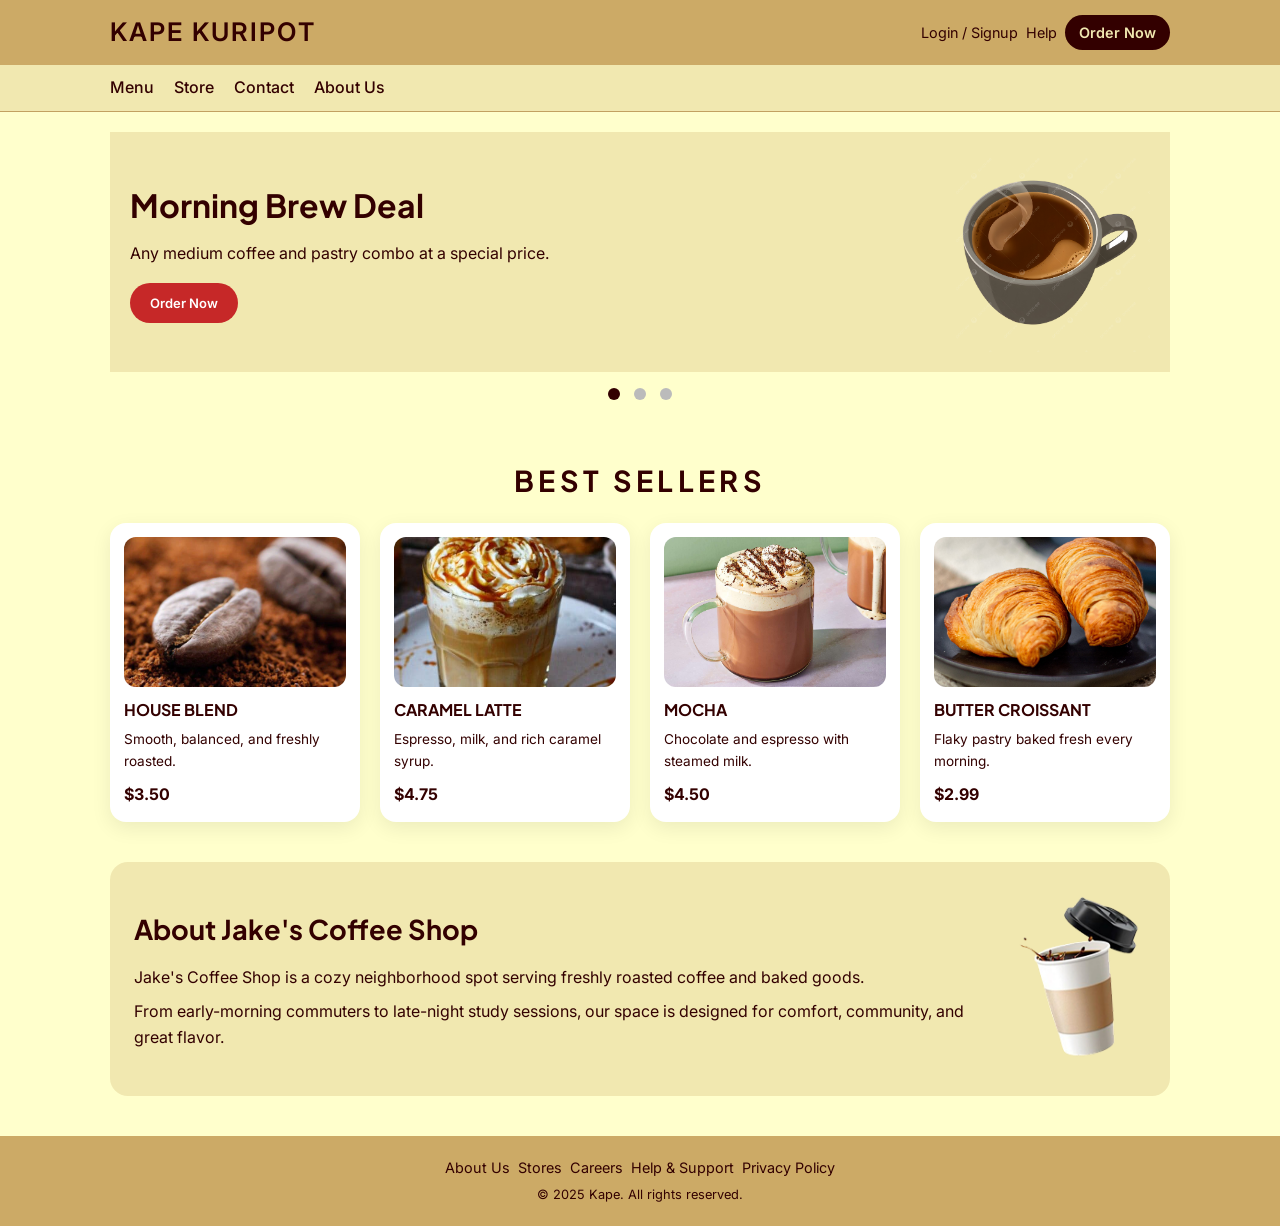
==== commit df367e6a: "chore: fix header" ====
--- a/index.html
+++ b/index.html
@@ -27,7 +27,7 @@
                 <a href="#" class="btn-order-now">Order Now</a>
             </div>
         </div>
-
+    
         <nav class="main-nav">
             <ul>
                 <li><a href="menu.html">Menu</a></li>
--- a/styles.css
+++ b/styles.css
@@ -60,6 +60,7 @@
 .logo-link,
 .top-links a {
   text-decoration: none;
+  color: #330000;
 }
 
 .top-links {
@@ -69,12 +70,15 @@
   font-size: 0.9rem;
 }
 
-.btn-order-now {
+.top-links a.btn-order-now {
   padding: 6px 14px;
   border-radius: 999px;
+  color: #f1e8b0;
+  /* Added a valid hex code (Jake's Header Color) */
   background-color: #330000;
-  color: #fff;
   font-weight: 600;
+  text-decoration: none; /* Recommended for <a> tags */
+  display: inline-block;
 }
 
 /* NAVIGATION */
